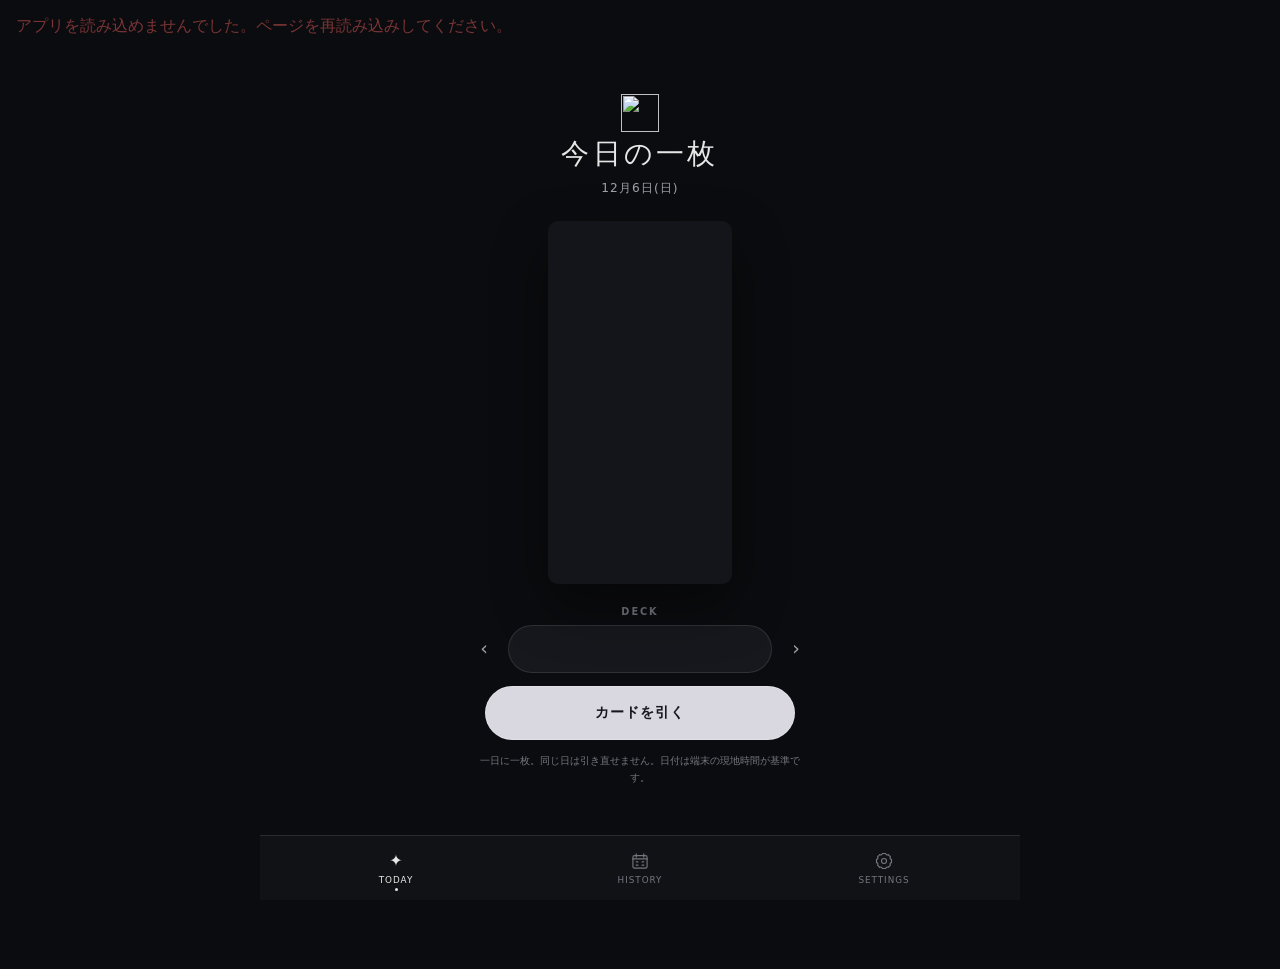
==== index.html @ a2213db8 "Add files via upload" ====
<!doctype html>
<html lang="ja">
<head>
  <meta charset="utf-8">
  <meta name="viewport" content="width=device-width, initial-scale=1, viewport-fit=cover">
  <meta name="theme-color" content="#0b0c0f">
  <meta name="apple-mobile-web-app-capable" content="yes">
  <meta name="apple-mobile-web-app-status-bar-style" content="black-translucent">
  <meta name="apple-mobile-web-app-title" content="ONE CARD">
  <title>ONE CARD — Daily Tarot</title>
  <link rel="manifest" href="./manifest.webmanifest">
  <link rel="apple-touch-icon" sizes="180x180" href="./assets/icons/apple-touch-icon.png">
  <link rel="stylesheet" href="./styles.css">
</head>
<body>
  <div class="app-shell">
    <main>
      <section id="today-view" class="view is-active" aria-labelledby="today-title">
        <header class="today-heading">
          <img class="brand-prism" src="./assets/brand/prism-star-transparent.png" alt="" width="40" height="40">
          <h1 id="today-title">今日の一枚</h1>
          <p id="today-label" class="date-label"></p>
        </header>

        <div id="pre-draw" class="pre-draw">
          <div id="draw-stage" class="draw-stage" aria-label="選択中のデッキのカード裏面">
            <span class="card-scene">
              <span class="card-flipper">
                <span class="card-face card-back" role="img"></span>
                <span class="card-face card-front" aria-hidden="true"></span>
              </span>
            </span>
          </div>

          <div class="deck-picker" aria-label="デッキを選択">
            <p class="section-label">DECK</p>
            <div class="deck-carousel">
              <button id="deck-prev" class="icon-button deck-arrow" aria-label="前のデッキ">‹</button>
              <article id="deck-preview" class="deck-preview"></article>
              <button id="deck-next" class="icon-button deck-arrow" aria-label="次のデッキ">›</button>
            </div>
          </div>

          <button id="draw-card" class="draw-button" type="button">カードを引く</button>
          <p class="quiet-note">一日に一枚。同じ日は引き直せません。日付は端末の現地時間が基準です。</p>
        </div>

        <div id="reading" class="reading" hidden>
          <div id="reading-card" class="reading-card-wrap"></div>
          <div class="reading-copy">
            <p id="reading-deck" class="section-label"></p>
            <p id="reading-number" class="card-number"></p>
            <h2 id="reading-name" class="card-name"></h2>
            <p id="reading-orientation" class="orientation"></p>
            <div id="reading-keywords" class="keywords"></div>
            <p id="reading-meaning" class="meaning"></p>
            <div class="question-block">
              <p class="section-label">TODAY'S QUESTION</p>
              <p id="reading-question" class="question"></p>
            </div>
            <div id="alternate-deck-controls" class="alternate-deck-controls"></div>
            <button id="return-today" class="text-button" hidden>今日のカードへ戻る</button>
          </div>
        </div>
      </section>

      <section id="history-view" class="view" aria-labelledby="history-title">
        <div class="view-heading">
          <p class="heading-mark" aria-hidden="true">✦</p>
          <h2 id="history-title">HISTORY</h2>
          <p class="heading-subtitle">引いたカードの記録</p>
        </div>
        <div class="calendar-toolbar">
          <button id="calendar-prev" class="icon-button" aria-label="前の月">←</button>
          <h3 id="calendar-title"></h3>
          <button id="calendar-next" class="icon-button" aria-label="次の月">→</button>
        </div>
        <div class="calendar-weekdays" aria-hidden="true">
          <span>日</span><span>月</span><span>火</span><span>水</span><span>木</span><span>金</span><span>土</span>
        </div>
        <div id="calendar-grid" class="calendar-grid"></div>
        <p id="history-empty" class="empty-state">カードを引いた日が、ここに静かに残ります。</p>
      </section>

      <section id="settings-view" class="view" aria-labelledby="settings-title">
        <div class="view-heading">
          <p class="heading-mark" aria-hidden="true">✦</p>
          <h2 id="settings-title">SETTINGS</h2>
          <p class="heading-subtitle">この端末の設定とデータ</p>
        </div>
        <div class="settings-list">
          <section class="settings-card">
            <h3>データのバックアップ</h3>
            <p>履歴はこの端末内だけに保存されます。機種変更やSafariのデータ消去に備えて、時々書き出してください。</p>
            <div class="settings-actions">
              <button id="export-data" class="primary-button">エクスポート</button>
              <label class="secondary-button" for="import-data">インポート</label>
              <input id="import-data" type="file" accept="application/json,.json" hidden>
            </div>
            <p id="settings-status" class="status-message" role="status"></p>
          </section>
          <section class="settings-card">
            <h3>このアプリについて</h3>
            <p>カードの絵と象徴、そして短い問いに触れるための、一日一枚のタロットです。回答やメモを求める機能はありません。</p>
            <p class="version">DECK 01 · COMPLETE DECK · 78 CARDS</p>
          </section>
          <section class="settings-card privacy-card">
            <h3>プライバシー</h3>
            <p>カード履歴を外部へ送信する処理はありません。保存先はブラウザ内のIndexedDBです。</p>
          </section>
          <section class="settings-card">
            <h3>日付の基準</h3>
            <p>端末に設定されている現地時間の0:00に日付が切り替わり、次のカードを引けるようになります。</p>
          </section>
        </div>
      </section>
    </main>

    <nav class="bottom-nav" aria-label="メインナビゲーション">
      <button class="nav-button is-active" data-view="today-view">
        <span class="nav-icon nav-star" aria-hidden="true">✦</span><span class="nav-label">TODAY</span>
      </button>
      <button class="nav-button" data-view="history-view">
        <svg class="nav-icon" viewBox="0 0 24 24" aria-hidden="true"><rect x="3.5" y="5.5" width="17" height="15" rx="2"/><path d="M7.5 3.5v4M16.5 3.5v4M3.5 9.5h17M7.5 13h2M14.5 13h2M7.5 17h2M14.5 17h2"/></svg><span class="nav-label">HISTORY</span>
      </button>
      <button class="nav-button" data-view="settings-view">
        <svg class="nav-icon" viewBox="0 0 24 24" aria-hidden="true"><circle cx="12" cy="12" r="3"/><path d="M19.4 15a1.7 1.7 0 0 0 .34 1.88l.06.06-2.83 2.83-.06-.06a1.7 1.7 0 0 0-1.88-.34 1.7 1.7 0 0 0-1.03 1.56V21h-4v-.08A1.7 1.7 0 0 0 8.97 19.4a1.7 1.7 0 0 0-1.88.34l-.06.06-2.83-2.83.06-.06A1.7 1.7 0 0 0 4.6 15a1.7 1.7 0 0 0-1.52-1.03H3v-4h.08A1.7 1.7 0 0 0 4.6 8.94a1.7 1.7 0 0 0-.34-1.88L4.2 7l2.83-2.83.06.06a1.7 1.7 0 0 0 1.88.34A1.7 1.7 0 0 0 10 3.05V3h4v.08a1.7 1.7 0 0 0 1.03 1.52 1.7 1.7 0 0 0 1.88-.34l.06-.06L19.8 7l-.06.06a1.7 1.7 0 0 0-.34 1.88A1.7 1.7 0 0 0 20.92 10H21v4h-.08A1.7 1.7 0 0 0 19.4 15Z"/></svg><span class="nav-label">SETTINGS</span>
      </button>
    </nav>
  </div>

  <script src="./data/cards.js"></script>
  <script src="./data/minor-cards.js"></script>
  <script src="./decks/deck-01.js"></script>
  <script src="./decks/deck-01-minor.js"></script>
  <script src="./app.js"></script>
</body>
</html>
---- styles.css ----
@font-face {
  font-family: "Hakkou Mincho";
  src: url("./assets/fonts/HakkouMincho.ttf") format("truetype");
  font-style: normal;
  font-weight: 400;
  font-display: swap;
}

:root {
  color-scheme: dark;
  --background: #0b0c0f;
  --surface: #16181d;
  --surface-raised: #22252b;
  --surface-soft: #111318;
  --text: #e6e6e6;
  --text-secondary: #a1a1a8;
  --text-muted: #747780;
  --line: rgba(230, 230, 230, .12);
  --line-strong: rgba(230, 230, 230, .24);
  --accent: #aaa5b7;
  --accent-soft: #d9d7df;
  --shadow: 0 22px 54px rgba(0, 0, 0, .44);
  --mincho: "Hakkou Mincho", "Yu Mincho", YuMincho, "Hiragino Mincho ProN", serif;
  --sans: "Noto Sans JP", "Hiragino Sans", "Yu Gothic UI", "Yu Gothic", system-ui, "Hakkou Mincho", sans-serif;
}

* { box-sizing: border-box; }

html {
  min-height: 100%;
  background: var(--background);
}

body {
  min-width: 320px;
  min-height: 100dvh;
  margin: 0;
  color: var(--text);
  background: var(--background);
  font-family: var(--sans);
  -webkit-font-smoothing: antialiased;
  text-rendering: optimizeLegibility;
  overscroll-behavior-y: none;
}

body::before {
  position: fixed;
  inset: 0;
  z-index: -1;
  background-image: url("data:image/svg+xml,%3Csvg xmlns='http://www.w3.org/2000/svg' width='120' height='120'%3E%3Cfilter id='n'%3E%3CfeTurbulence type='fractalNoise' baseFrequency='.92' numOctaves='2' stitchTiles='stitch'/%3E%3C/filter%3E%3Crect width='100%25' height='100%25' filter='url(%23n)' opacity='.13'/%3E%3C/svg%3E");
  content: "";
  opacity: .035;
  pointer-events: none;
}

button,
input { font: inherit; }

button { color: inherit; }
button:not(:disabled) { cursor: pointer; }
[hidden] { display: none !important; }

:focus-visible {
  outline: 1px solid var(--accent-soft);
  outline-offset: 3px;
}

.sr-only {
  position: absolute;
  width: 1px;
  height: 1px;
  padding: 0;
  margin: -1px;
  overflow: hidden;
  clip: rect(0, 0, 0, 0);
  white-space: nowrap;
  border: 0;
}

.app-shell {
  width: min(100%, 760px);
  min-height: 100dvh;
  margin: 0 auto;
  padding: max(14px, env(safe-area-inset-top)) 22px calc(94px + env(safe-area-inset-bottom));
}

h1,
h2,
h3,
p { margin-top: 0; }

.view { display: none; }
.view.is-active { display: block; animation: fade-in .28s ease both; }

.today-heading {
  display: flex;
  flex-direction: column;
  align-items: center;
  padding: 2px 0 0;
  text-align: center;
}

.brand-prism {
  display: block;
  width: 38px;
  height: 38px;
  margin-bottom: 4px;
  object-fit: cover;
}

.today-heading h1,
.view-heading h2 {
  margin: 0;
  font-family: var(--mincho);
  font-size: clamp(1.42rem, 6.4vw, 1.72rem);
  font-weight: 400;
  letter-spacing: .12em;
}

.date-label {
  margin: 8px 0 0;
  color: var(--text-secondary);
  font-size: .76rem;
  font-variant-numeric: tabular-nums;
  letter-spacing: .09em;
}

.pre-draw {
  display: flex;
  flex-direction: column;
  align-items: center;
  padding: 24px 0 10px;
}

.draw-stage {
  display: grid;
  width: 100%;
  place-items: center;
}

.card-scene {
  display: block;
  width: clamp(150px, 43vw, 184px);
  aspect-ratio: 306 / 603;
  perspective: 1200px;
}

.card-flipper {
  position: relative;
  display: block;
  width: 100%;
  height: 100%;
  transform-style: preserve-3d;
  transition: transform .82s cubic-bezier(.2, .68, .22, 1);
}

.draw-stage.is-flipped .card-flipper { transform: rotateY(180deg); }

.card-face {
  position: absolute;
  inset: 0;
  display: grid;
  place-items: center;
  overflow: hidden;
  border: 0;
  border-radius: 10px;
  box-shadow: var(--shadow);
  backface-visibility: hidden;
}

.card-back {
  background-color: #14151a;
  background-image: var(--card-back-image);
  background-position: center;
  background-repeat: no-repeat;
  background-size: cover;
}

.card-front {
  background: #e9e2d9;
  transform: rotateY(180deg);
}

.deck-picker {
  width: min(100%, 350px);
  margin-top: 22px;
  text-align: center;
}

.section-label,
.version {
  margin: 0;
  color: var(--text-muted);
  font-size: .61rem;
  font-weight: 600;
  letter-spacing: .2em;
}

.deck-carousel {
  display: grid;
  grid-template-columns: 38px minmax(0, 1fr) 38px;
  align-items: center;
  gap: 5px;
  margin-top: 8px;
}

.deck-preview {
  min-height: 48px;
  padding: 9px 16px 8px;
  border: 1px solid var(--line);
  border-radius: 999px;
  background: var(--surface);
}

.deck-preview h3 {
  margin: 0;
  font-size: .78rem;
  font-weight: 500;
  letter-spacing: .14em;
}

.deck-preview p {
  margin: 4px 0 0;
  color: var(--text-secondary);
  font-size: .58rem;
  letter-spacing: .1em;
}

.icon-button {
  display: grid;
  width: 38px;
  height: 38px;
  place-items: center;
  padding: 0;
  border: 0;
  border-radius: 50%;
  color: var(--text-secondary);
  background: transparent;
  font-size: 1.2rem;
}

.icon-button:disabled { visibility: hidden; }

.draw-button {
  width: min(100%, 310px);
  min-height: 54px;
  margin-top: 13px;
  padding: 0 24px;
  border: 1px solid rgba(255, 255, 255, .25);
  border-radius: 999px;
  color: #17181d;
  background: var(--accent-soft);
  font-size: .9rem;
  font-weight: 600;
  letter-spacing: .08em;
  -webkit-tap-highlight-color: transparent;
}

.draw-button:active { background: #c8c6ce; transform: translateY(1px); }
.draw-button:disabled { opacity: .55; }

.quiet-note {
  max-width: 330px;
  margin: 12px 0 0;
  color: var(--text-muted);
  text-align: center;
  font-size: .65rem;
  line-height: 1.65;
}

.reading { padding: 25px 0 22px; }

.reading-card-wrap {
  width: min(63vw, 270px, calc((100dvh - 205px) * 306 / 603));
  min-width: 188px;
  margin: 0 auto 28px;
}

.tarot-card {
  position: relative;
  width: 100%;
  aspect-ratio: 306 / 603;
  overflow: hidden;
  border: 0;
  border-radius: 13px;
  background-color: #e9e2d9;
  background-image: var(--card-image);
  background-repeat: no-repeat;
  background-size: cover;
  background-position: center;
  box-shadow: var(--shadow);
}

.tarot-card.is-reversed { transform: rotate(180deg); }

.reading-copy {
  max-width: 520px;
  margin: 0 auto;
  text-align: center;
}

.reading-copy > .section-label { color: var(--text-muted); }

.card-number {
  margin: 20px 0 4px;
  color: var(--text-secondary);
  font-size: .68rem;
  letter-spacing: .18em;
}

.card-name {
  margin: 0;
  font-family: var(--mincho);
  font-size: clamp(1.35rem, 6vw, 1.72rem);
  font-weight: 400;
  line-height: 1.45;
  letter-spacing: .09em;
}

.orientation {
  display: inline-flex;
  min-height: 27px;
  align-items: center;
  margin: 9px 0 20px;
  padding: 0 10px;
  border: 1px solid var(--line-strong);
  border-radius: 999px;
  color: var(--text-secondary);
  font-size: .64rem;
  letter-spacing: .13em;
}

.keywords {
  display: flex;
  flex-wrap: wrap;
  justify-content: center;
  gap: 7px;
  margin-bottom: 20px;
}

.keyword {
  padding: 6px 10px;
  border: 1px solid var(--line);
  border-radius: 999px;
  color: var(--text-secondary);
  background: var(--surface-soft);
  font-size: .69rem;
}

.meaning {
  margin: 0;
  color: var(--text-secondary);
  font-size: .86rem;
  line-height: 1.9;
  text-align: left;
}

.question-block {
  position: relative;
  margin: 31px 0 0;
  padding: 28px 4px 4px;
  border-top: 1px solid var(--line-strong);
}

.question-block::before {
  position: absolute;
  top: -8px;
  left: 50%;
  padding: 0 9px;
  color: var(--text);
  background: var(--background);
  content: "✦";
  font-size: .7rem;
  transform: translateX(-50%);
}

.question {
  margin: 13px auto 0;
  font-family: var(--mincho);
  font-size: 1.12rem;
  line-height: 1.9;
  letter-spacing: .04em;
}

.alternate-deck-controls { margin-top: 25px; }

.primary-button,
.secondary-button,
.text-button {
  display: inline-flex;
  min-height: 44px;
  align-items: center;
  justify-content: center;
  padding: 0 18px;
  border-radius: 999px;
  font-size: .75rem;
  letter-spacing: .04em;
}

.primary-button {
  border: 1px solid var(--accent-soft);
  color: #17181d;
  background: var(--accent-soft);
}

.secondary-button {
  border: 1px solid var(--line-strong);
  color: var(--text);
  background: var(--surface);
}

.text-button {
  margin-top: 18px;
  border: 0;
  color: var(--text-secondary);
  background: transparent;
  text-decoration: underline;
  text-underline-offset: 5px;
}

.view-heading {
  padding: 15px 2px 28px;
  text-align: center;
}

.heading-mark {
  margin: 0 0 7px;
  color: var(--text);
  font-size: .76rem;
}

.view-heading h2 { font-size: 1.52rem; }

.heading-subtitle {
  margin: 8px 0 0;
  color: var(--text-secondary);
  font-size: .7rem;
  letter-spacing: .08em;
}

.calendar-toolbar {
  display: grid;
  grid-template-columns: 42px 1fr 42px;
  align-items: center;
  margin-bottom: 3px;
  padding: 11px 4px;
  border-top: 1px solid var(--line);
  border-bottom: 1px solid var(--line);
}

.calendar-toolbar h3 {
  margin: 0;
  font-family: var(--mincho);
  font-size: 1rem;
  font-weight: 400;
  text-align: center;
  letter-spacing: .08em;
}

.calendar-weekdays,
.calendar-grid {
  display: grid;
  grid-template-columns: repeat(7, 1fr);
}

.calendar-weekdays span {
  padding: 11px 0 8px;
  color: var(--text-muted);
  text-align: center;
  font-size: .61rem;
}

.calendar-day {
  position: relative;
  display: grid;
  min-width: 0;
  aspect-ratio: 1;
  place-items: center;
  padding: 0 0 7px;
  border: 0;
  border-top: 1px solid rgba(230, 230, 230, .07);
  color: var(--text-secondary);
  background: transparent;
  font-size: .75rem;
  font-variant-numeric: tabular-nums;
}

.calendar-day.is-empty { pointer-events: none; }
.calendar-day.has-reading { color: var(--text); }

.calendar-day.has-reading::before {
  position: absolute;
  bottom: 6px;
  color: var(--text-secondary);
  content: "✦";
  font-size: .43rem;
}

.calendar-day.is-today::after {
  position: absolute;
  inset: 6px;
  border: 1px solid var(--line-strong);
  border-radius: 50%;
  content: "";
}

.empty-state {
  margin: 30px 0;
  color: var(--text-muted);
  font-size: .76rem;
  text-align: center;
}

.settings-list {
  overflow: hidden;
  border: 1px solid var(--line);
  border-radius: 16px;
  background: var(--surface-soft);
}

.settings-card {
  padding: 22px 20px;
  border: 0;
  border-bottom: 1px solid var(--line);
  background: transparent;
}

.settings-card:last-child { border-bottom: 0; }

.settings-card h3 {
  margin: 0 0 9px;
  color: var(--text);
  font-size: .88rem;
  font-weight: 600;
}

.settings-card p {
  margin-bottom: 0;
  color: var(--text-secondary);
  font-size: .75rem;
  line-height: 1.75;
}

.settings-card .version {
  margin-top: 17px;
  color: var(--text-muted);
}

.settings-actions {
  display: flex;
  flex-wrap: wrap;
  gap: 9px;
  margin-top: 18px;
}

.status-message { min-height: 1.5em; margin-top: 11px; }

.bottom-nav {
  position: fixed;
  z-index: 20;
  left: 50%;
  bottom: 0;
  display: grid;
  width: min(100%, 760px);
  grid-template-columns: repeat(3, 1fr);
  padding: 8px 14px max(8px, env(safe-area-inset-bottom));
  border-top: 1px solid var(--line);
  background: #101216;
  transform: translateX(-50%);
}

.nav-button {
  position: relative;
  display: flex;
  min-height: 48px;
  flex-direction: column;
  align-items: center;
  justify-content: center;
  gap: 4px;
  border: 0;
  color: var(--text-muted);
  background: transparent;
}

.nav-icon {
  width: 20px;
  height: 20px;
  color: currentColor;
  fill: none;
  stroke: currentColor;
  stroke-linecap: round;
  stroke-linejoin: round;
  stroke-width: 1.35;
}

.nav-star {
  display: grid;
  place-items: center;
  font-size: 1rem;
  line-height: 1;
}

.nav-label {
  font-size: .55rem;
  letter-spacing: .11em;
}

.nav-button.is-active { color: var(--text); }
.nav-button.is-active::after {
  position: absolute;
  bottom: 1px;
  width: 3px;
  height: 3px;
  border-radius: 50%;
  background: var(--text);
  content: "";
}

@keyframes fade-in {
  from { opacity: 0; transform: translateY(3px); }
  to { opacity: 1; transform: translateY(0); }
}

@media (max-width: 360px), (max-height: 720px) {
  .app-shell { padding-inline: 18px; }
  .brand-prism { width: 32px; height: 32px; margin-bottom: 1px; }
  .today-heading h1 { font-size: 1.34rem; }
  .date-label { margin-top: 5px; }
  .pre-draw { padding-top: 16px; }
  .card-scene { width: clamp(142px, 39vw, 158px); }
  .deck-picker { margin-top: 15px; }
  .draw-button { min-height: 49px; margin-top: 10px; }
  .quiet-note { margin-top: 8px; }
}

@media (min-width: 700px) {
  .app-shell { padding-inline: 46px; }
  .today-heading { padding-top: 11px; }
  .reading {
    display: grid;
    grid-template-columns: 285px 1fr;
    gap: 48px;
    align-items: start;
    padding-top: 36px;
  }
  .reading-card-wrap {
    position: sticky;
    top: 24px;
    width: 285px;
    min-width: 0;
  }
  .reading-copy { padding-top: 8px; text-align: left; }
  .keywords { justify-content: flex-start; }
  .question-block { padding-inline: 0; }
  .question-block::before { left: 0; padding-left: 0; transform: none; }
  .question { text-align: left; }
}

@media (prefers-reduced-motion: reduce) {
  *, *::before, *::after {
    scroll-behavior: auto !important;
    animation-duration: .01ms !important;
    transition-duration: .01ms !important;
  }
}
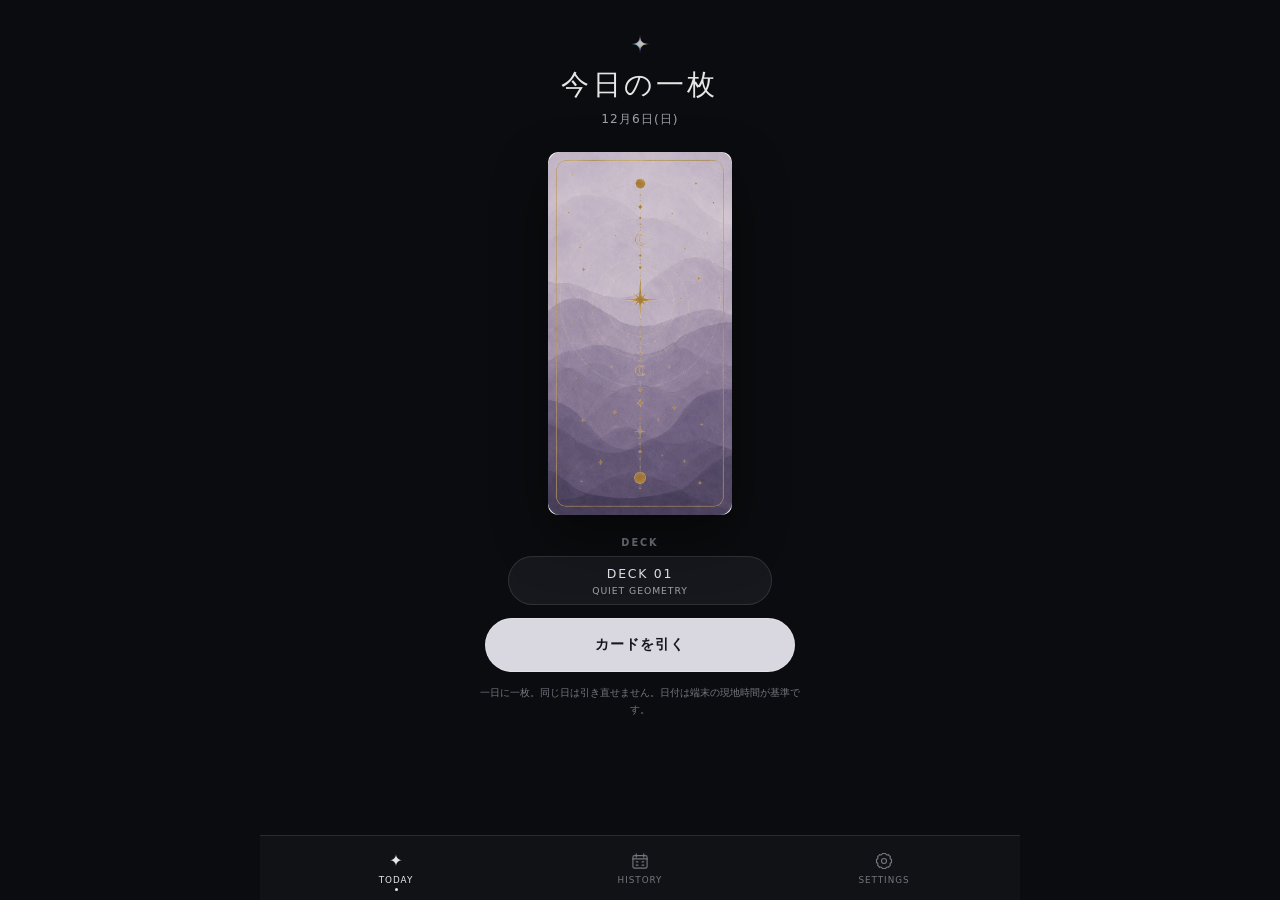
==== commit e62ff75c: "Refactor content into multi-deck packages" ====
--- a/index.html
+++ b/index.html
@@ -102,7 +102,7 @@
           <section class="settings-card">
             <h3>このアプリについて</h3>
             <p>カードの絵と象徴、そして短い問いに触れるための、一日一枚のタロットです。回答やメモを求める機能はありません。</p>
-            <p class="version">DECK 01 · COMPLETE DECK · 78 CARDS</p>
+            <p id="deck-summary" class="version">COMPLETE DECK · 78 CARDS</p>
           </section>
           <section class="settings-card privacy-card">
             <h3>プライバシー</h3>
@@ -129,10 +129,6 @@
     </nav>
   </div>
 
-  <script src="./data/cards.js"></script>
-  <script src="./data/minor-cards.js"></script>
-  <script src="./decks/deck-01.js"></script>
-  <script src="./decks/deck-01-minor.js"></script>
   <script src="./app.js"></script>
 </body>
 </html>
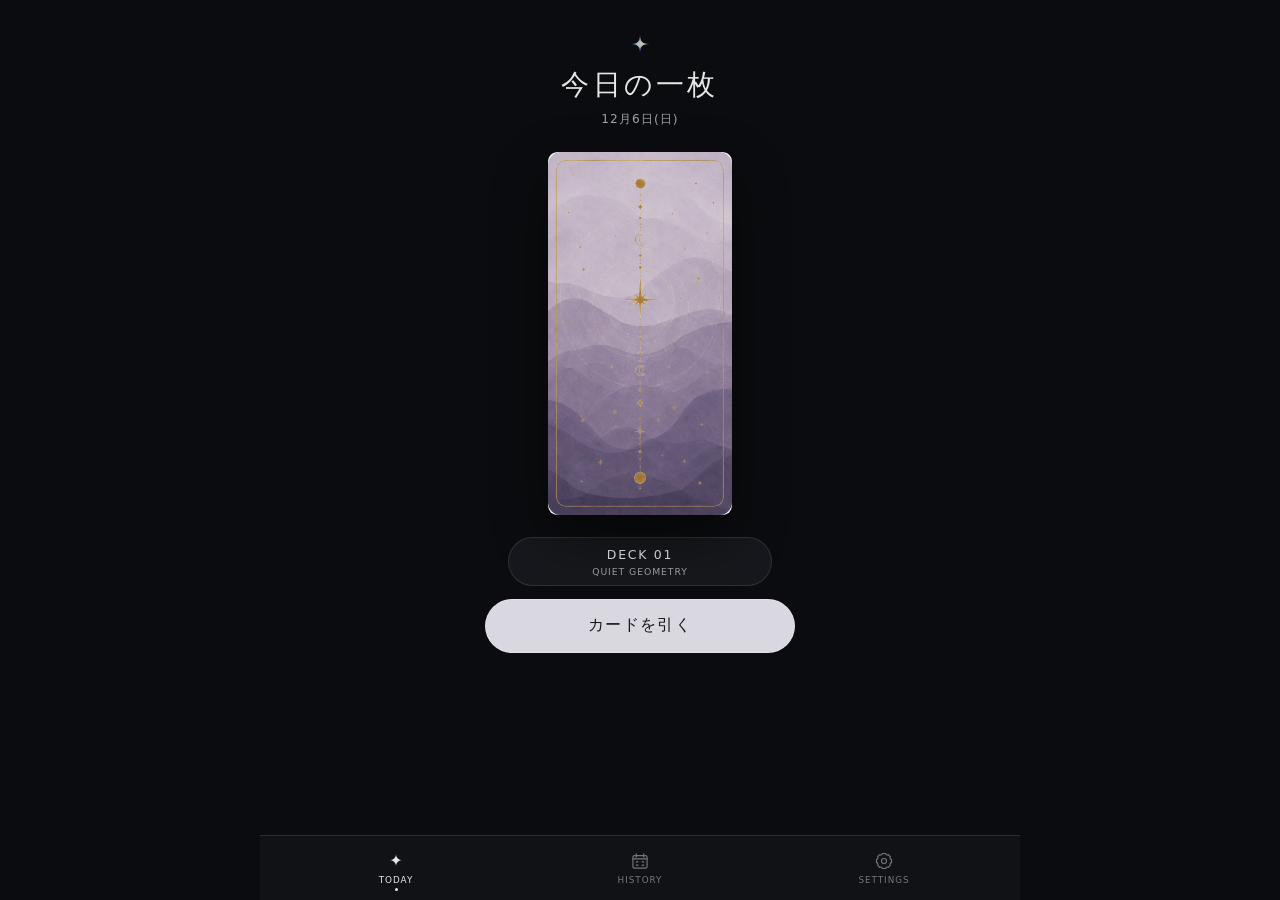
==== commit 8c1985a3: "Polish final ONE CARD UI" ====
--- a/index.html
+++ b/index.html
@@ -33,7 +33,6 @@
           </div>
 
           <div class="deck-picker" aria-label="デッキを選択">
-            <p class="section-label">DECK</p>
             <div class="deck-carousel">
               <button id="deck-prev" class="icon-button deck-arrow" aria-label="前のデッキ">‹</button>
               <article id="deck-preview" class="deck-preview"></article>
@@ -42,7 +41,6 @@
           </div>
 
           <button id="draw-card" class="draw-button" type="button">カードを引く</button>
-          <p class="quiet-note">一日に一枚。同じ日は引き直せません。日付は端末の現地時間が基準です。</p>
         </div>
 
         <div id="reading" class="reading" hidden>
@@ -99,9 +97,9 @@
             </div>
             <p id="settings-status" class="status-message" role="status"></p>
           </section>
-          <section class="settings-card">
+          <section class="settings-card about-card">
             <h3>このアプリについて</h3>
-            <p>カードの絵と象徴、そして短い問いに触れるための、一日一枚のタロットです。回答やメモを求める機能はありません。</p>
+            <p class="about-description">一日一枚のカードと、短い問いに触れるためのアプリ。</p>
             <p id="deck-summary" class="version">COMPLETE DECK · 78 CARDS</p>
           </section>
           <section class="settings-card privacy-card">
--- a/styles.css
+++ b/styles.css
@@ -20,6 +20,8 @@
   --accent: #aaa5b7;
   --accent-soft: #d9d7df;
   --shadow: 0 22px 54px rgba(0, 0, 0, .44);
+  --card-corner-radius: 4.902% / 2.488%;
+  --card-edge-underlay: #14151a;
   --mincho: "Hakkou Mincho", "Yu Mincho", YuMincho, "Hiragino Mincho ProN", serif;
   --sans: "Noto Sans JP", "Hiragino Sans", "Yu Gothic UI", "Yu Gothic", system-ui, "Hakkou Mincho", sans-serif;
 }
@@ -150,6 +152,7 @@
   display: block;
   width: 100%;
   height: 100%;
+  border-radius: var(--card-corner-radius);
   transform-style: preserve-3d;
   transition: transform .82s cubic-bezier(.2, .68, .22, 1);
 }
@@ -163,13 +166,14 @@
   place-items: center;
   overflow: hidden;
   border: 0;
-  border-radius: 10px;
+  border-radius: var(--card-corner-radius);
+  background-color: var(--card-edge-underlay);
   box-shadow: var(--shadow);
+  -webkit-backface-visibility: hidden;
   backface-visibility: hidden;
 }
 
 .card-back {
-  background-color: #14151a;
   background-image: var(--card-back-image);
   background-position: center;
   background-repeat: no-repeat;
@@ -177,7 +181,6 @@
 }
 
 .card-front {
-  background: #e9e2d9;
   transform: rotateY(180deg);
 }
 
@@ -201,7 +204,7 @@
   grid-template-columns: 38px minmax(0, 1fr) 38px;
   align-items: center;
   gap: 5px;
-  margin-top: 8px;
+  margin-top: 0;
 }
 
 .deck-preview {
@@ -250,23 +253,15 @@
   border-radius: 999px;
   color: #17181d;
   background: var(--accent-soft);
-  font-size: .9rem;
-  font-weight: 600;
+  font-family: var(--mincho);
+  font-size: 1rem;
+  font-weight: 400;
   letter-spacing: .08em;
   -webkit-tap-highlight-color: transparent;
 }
 
 .draw-button:active { background: #c8c6ce; transform: translateY(1px); }
 .draw-button:disabled { opacity: .55; }
-
-.quiet-note {
-  max-width: 330px;
-  margin: 12px 0 0;
-  color: var(--text-muted);
-  text-align: center;
-  font-size: .65rem;
-  line-height: 1.65;
-}
 
 .reading { padding: 25px 0 22px; }
 
@@ -282,8 +277,8 @@
   aspect-ratio: 306 / 603;
   overflow: hidden;
   border: 0;
-  border-radius: 13px;
-  background-color: #e9e2d9;
+  border-radius: var(--card-corner-radius);
+  background-color: var(--card-edge-underlay);
   background-image: var(--card-image);
   background-repeat: no-repeat;
   background-size: cover;
@@ -348,17 +343,24 @@
 }
 
 .meaning {
+  max-width: 34em;
   margin: 0;
   color: var(--text-secondary);
   font-size: .86rem;
+  hanging-punctuation: allow-end;
   line-height: 1.9;
+  line-break: strict;
+  overflow-wrap: anywhere;
   text-align: left;
+  text-wrap: pretty;
+  word-break: keep-all;
 }
 
 .question-block {
   position: relative;
-  margin: 31px 0 0;
-  padding: 28px 4px 4px;
+  max-width: 560px;
+  margin: 31px -10px 0;
+  padding: 28px 0 4px;
   border-top: 1px solid var(--line-strong);
 }
 
@@ -377,9 +379,17 @@
 .question {
   margin: 13px auto 0;
   font-family: var(--mincho);
-  font-size: 1.12rem;
-  line-height: 1.9;
-  letter-spacing: .04em;
+  font-size: 1.06rem;
+  line-height: 1.75;
+  letter-spacing: .01em;
+  line-break: strict;
+  text-wrap: balance;
+  word-break: normal;
+}
+
+.question.is-measuring,
+.question.is-single-line {
+  white-space: nowrap;
 }
 
 .alternate-deck-controls { margin-top: 25px; }
@@ -475,8 +485,10 @@
   display: grid;
   min-width: 0;
   aspect-ratio: 1;
-  place-items: center;
-  padding: 0 0 7px;
+  grid-template-rows: 28px 10px;
+  align-content: center;
+  justify-items: center;
+  padding: 2px 0 1px;
   border: 0;
   border-top: 1px solid rgba(230, 230, 230, .07);
   color: var(--text-secondary);
@@ -488,20 +500,27 @@
 .calendar-day.is-empty { pointer-events: none; }
 .calendar-day.has-reading { color: var(--text); }
 
-.calendar-day.has-reading::before {
-  position: absolute;
-  bottom: 6px;
-  color: var(--text-secondary);
-  content: "✦";
+.calendar-day-number {
+  display: grid;
+  width: 26px;
+  height: 26px;
+  grid-row: 1;
+  place-items: center;
+  border: 1px solid transparent;
+  border-radius: 50%;
+  line-height: 1;
+}
+
+.calendar-day.is-today .calendar-day-number {
+  border-color: var(--line-strong);
+}
+
+.calendar-day-marker {
+  grid-row: 2;
+  align-self: start;
+  color: var(--text-secondary);
   font-size: .43rem;
-}
-
-.calendar-day.is-today::after {
-  position: absolute;
-  inset: 6px;
-  border: 1px solid var(--line-strong);
-  border-radius: 50%;
-  content: "";
+  line-height: 1;
 }
 
 .empty-state {
@@ -544,6 +563,13 @@
 .settings-card .version {
   margin-top: 17px;
   color: var(--text-muted);
+}
+
+.settings-card .about-description {
+  font-size: clamp(.7rem, 3vw, .75rem);
+  letter-spacing: -.015em;
+  line-height: 1.5;
+  white-space: nowrap;
 }
 
 .settings-actions {
@@ -630,7 +656,8 @@
   .card-scene { width: clamp(142px, 39vw, 158px); }
   .deck-picker { margin-top: 15px; }
   .draw-button { min-height: 49px; margin-top: 10px; }
-  .quiet-note { margin-top: 8px; }
+  .about-card { padding-inline: 8px; }
+  .settings-card .about-description { font-size: .68rem; }
 }
 
 @media (min-width: 700px) {
